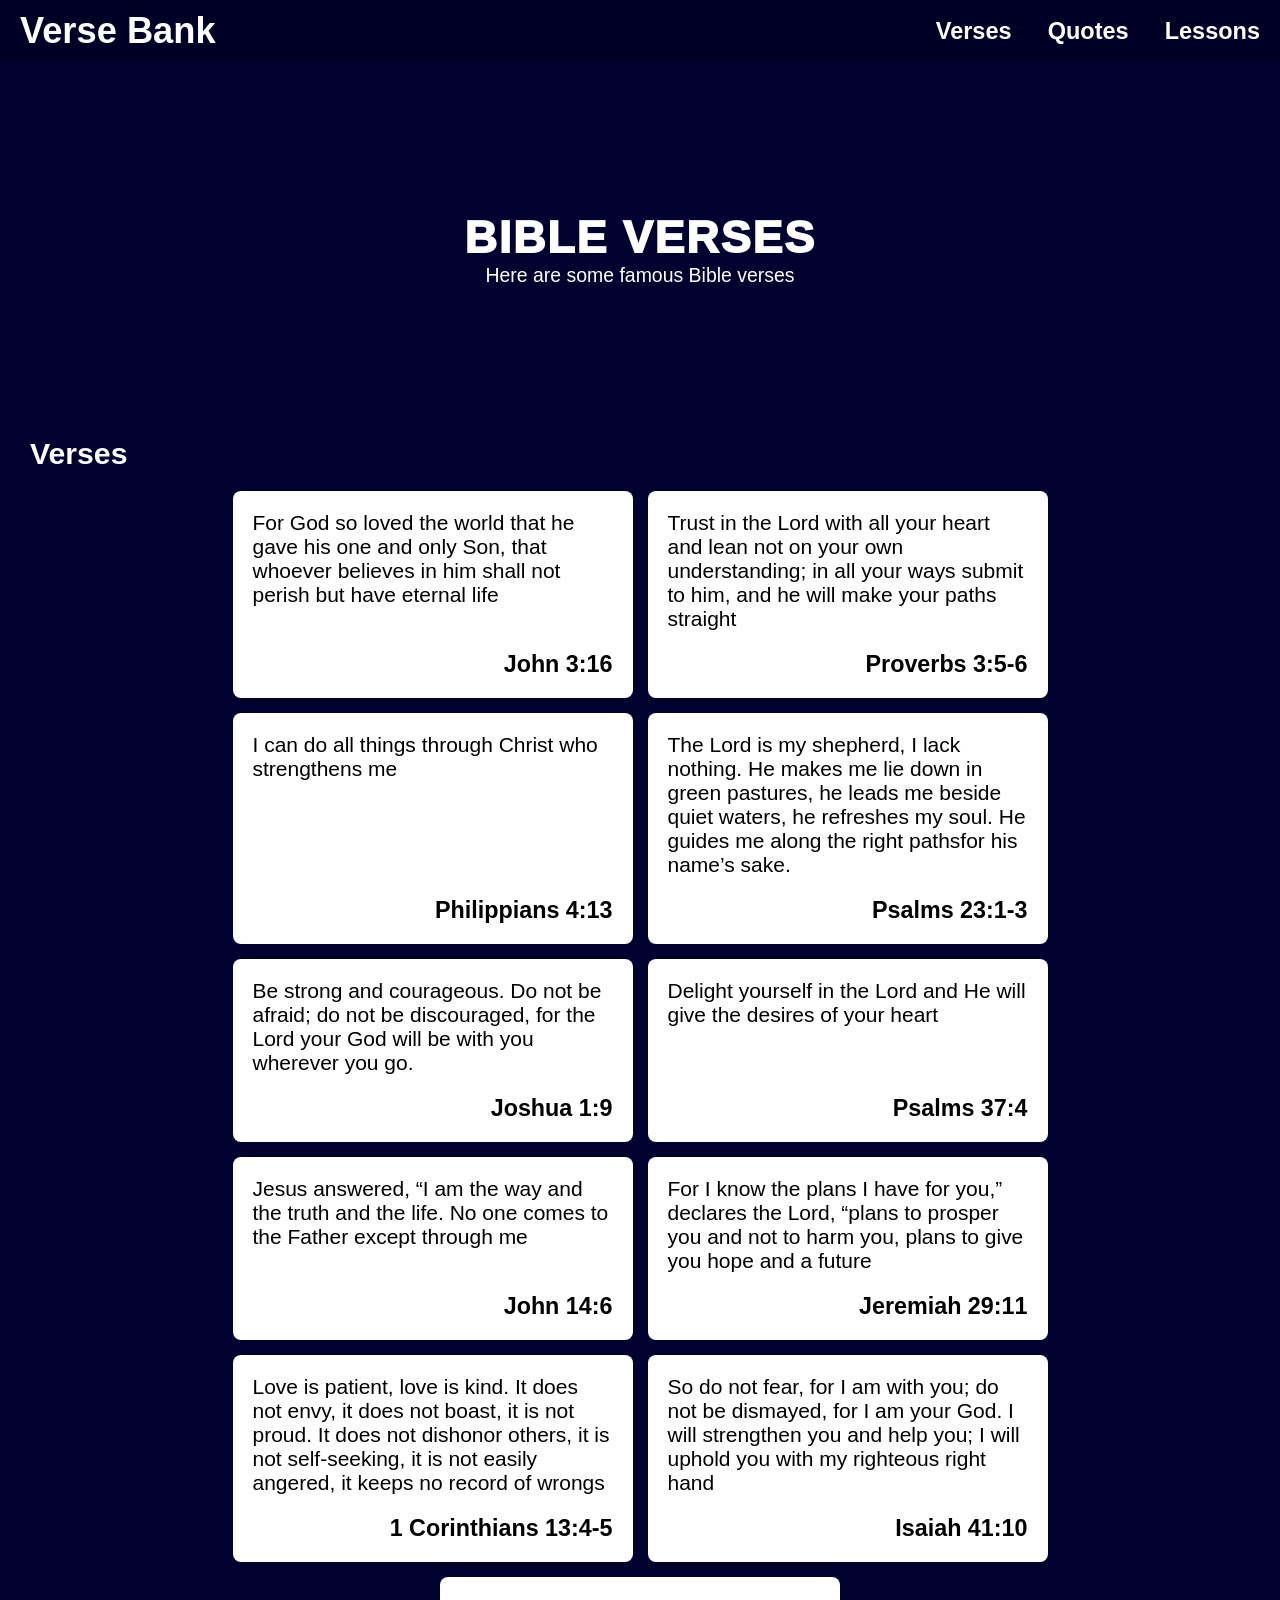
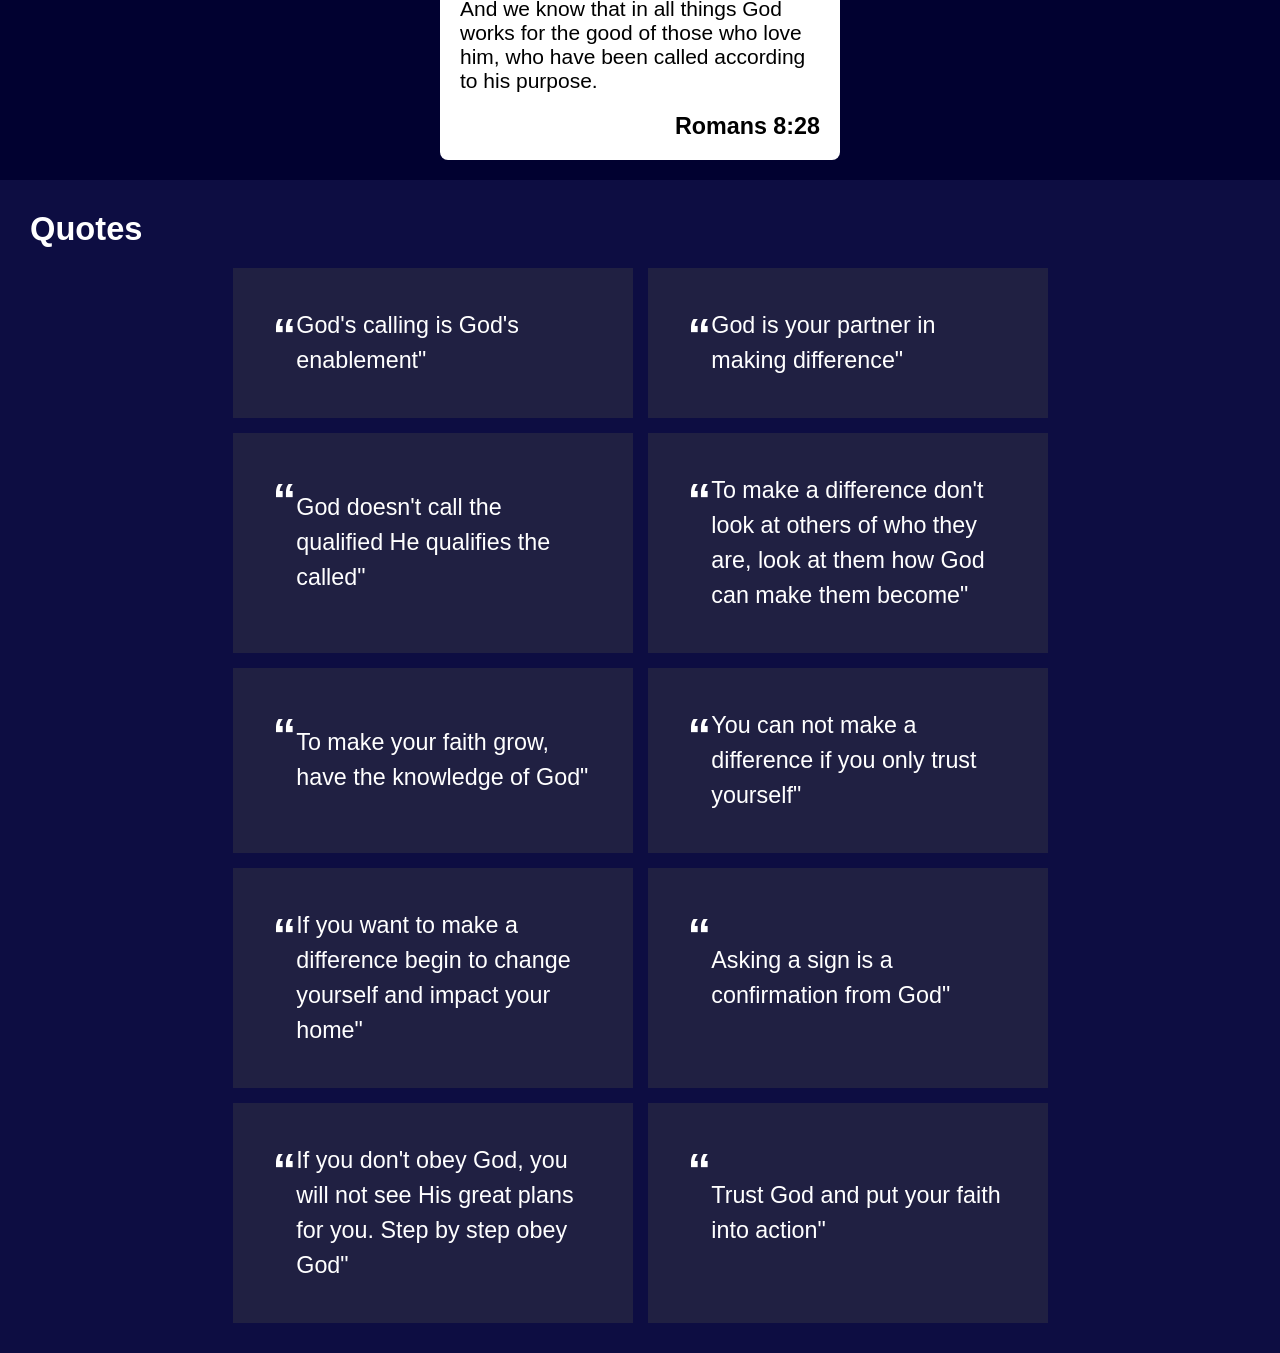
==== MyProject-1/index.html @ 45bf0b8a "My first responsive project" ====
<!DOCTYPE html>
<html lang="en">
<head>
    <meta charset="UTF-8">
    <meta name="viewport" content="width=device-width, initial-scale=1.0">
    <title>Verse Bank</title>
    <link rel="stylesheet" href="style.css">
</head>
<body>
    <nav class="navbar">
        <div class="logo">Verse Bank</div>
        <div class="nav-links">
            <a href="#verse" class="nav-btn">Verses</a>
            <a href="#quote" class="nav-btn">Quotes</a>
            <a href="#" class="nav-btn">Lessons</a>
        </div>
    </nav>
    <main>
        <div class="cover">
            <p class="cover-text">BIBLE VERSES</p>
            <p>Here are some famous Bible verses</p>
        </div>
        <h1 class="title" id="verse">Verses</h1>
        <div class="container">
            <div class="verse-bank">
                <p class="top-align">For God so loved the world that he gave his one and only Son, that whoever believes in him shall not perish but have eternal life</p>
                <p class="right-align">John 3:16</p>
            </div>
            <div class="verse-bank">
                <p class="top-align">Trust in the Lord with all your heart and lean not on your own understanding; in all your ways submit to him, and he will make your paths straight</p>
                <p class="right-align">Proverbs 3:5-6</p>
            </div>
            <div class="verse-bank">
                <p class="top-align">I can do all things through Christ who strengthens me</p>
                <p class="right-align">Philippians 4:13</p>
            </div>
            <div class="verse-bank">
                <p class="top-align">The Lord is my shepherd, I lack nothing. He makes me lie down in green pastures, he leads me beside quiet waters, he refreshes my soul. He guides me along the right pathsfor his name’s sake.</p>
                <p class="right-align">Psalms 23:1-3</p>
            </div>
            <div class="verse-bank">
                <p class="top-align">Be strong and courageous. Do not be afraid; do not be discouraged, for the Lord your God will be with you wherever you go.</p>
                <p class="right-align">Joshua 1:9</p>
            </div>
            <div class="verse-bank">
                <p class="top-align">Delight yourself in the Lord and He will give the desires of your heart</p>
                <p class="right-align">Psalms 37:4</p>
            </div>
            <div class="verse-bank">
                <p class="top-align">Jesus answered, “I am the way and the truth and the life. No one comes to the Father except through me</p>
                <p class="right-align">John 14:6</p>
            </div>
            <div class="verse-bank">
                <p class="top-align">For I know the plans I have for you,” declares the Lord, “plans to prosper you and not to harm you, plans to give you hope and a future</p>
                <p class="right-align">Jeremiah 29:11</p>
            </div>
            <div class="verse-bank">
                <p class="top-align">Love is patient, love is kind. It does not envy, it does not boast, it is not proud. It does not dishonor others, it is not self-seeking, it is not easily angered, it keeps no record of wrongs</p>
                <p class="right-align">1 Corinthians 13:4-5</p>
            </div>
            <div class="verse-bank">
                <p class="top-align">So do not fear, for I am with you; do not be dismayed, for I am your God. I will strengthen you and help you; I will uphold you with my righteous right hand</p>
                <p class="right-align">Isaiah 41:10</p>
            </div>
            <div class="verse-bank">
                <p class="top-align">And we know that in all things God works for the good of those who love him, who have been called according to his purpose.</p>
                <p class="right-align">Romans 8:28</p>
            </div>
        </div>
        <div class="lighter-color">
            <h1 class="title" id="quote">Quotes</h1>
            <div class="container">
                <div class="quote-container">
                    <span class="big-quote">&ldquo;</span>
                    <p>God's calling is God's enablement"</p>
                </div>
                <div class="quote-container">
                    <span class="big-quote">&ldquo;</span>
                    <p>God is your partner in making difference"</p>
                </div>
                <div class="quote-container">
                    <span class="big-quote">&ldquo;</span>
                    <p>God doesn't call the qualified He qualifies the called"</p>
                </div>
                <div class="quote-container">
                    <span class="big-quote">&ldquo;</span>
                    <p>To make a difference don't look at others of who they are, look at them how God can make them become"</p>
                </div>
                <div class="quote-container">
                    <span class="big-quote">&ldquo;</span>
                    <p>To make your faith grow, have the knowledge of God"</p>
                </div>
                <div class="quote-container">
                    <span class="big-quote">&ldquo;</span>
                    <p>You can not make a difference if you only trust yourself"</p>
                </div>
                <div class="quote-container">
                    <span class="big-quote">&ldquo;</span>
                    <p>If you want to make a difference begin to change yourself and impact your home"</p>
                </div>
                <div class="quote-container">
                    <span class="big-quote">&ldquo;</span>
                    <p>Asking a sign is a confirmation from God"</p>
                </div>
                <div class="quote-container">
                    <span class="big-quote">&ldquo;</span>
                    <p>If you don't obey God, you will not see His great plans for you. Step by step obey God"</p>
                </div>
                <div class="quote-container">
                    <span class="big-quote">&ldquo;</span>
                    <p>Trust God and put your faith into action"</p>
                </div>
            </div>
        </div>
    </main>
</body>
</html>
---- MyProject-1/style.css ----
/* ===============
    Mobile design
    ============== */
* {
    box-sizing: border-box;
    margin: 0;
    font-family: Arial, Helvetica, sans-serif;
    font-size: 1.08em; 
    scroll-behavior: smooth;
}

html, body {
    background-color: rgb(1, 1, 48);
    color: white;
}    

/* navigation bar */ 
.navbar {
    display: flex;
    justify-content: space-between;
    background-color: rgb(0, 0, 39);
    padding: 5px 10px;
}

.logo {
    font-size: 1.3em;
    font-weight: bold;
}

.nav-links {
    display: none;
}


/* cover title */
.cover {
    text-align: center;
    margin: 150px auto;
    font-size: 18px;
}

.cover-text {
    font-size: 2.5em;
    font-weight: 1000;
    letter-spacing: 1.8px;
}

/* verse */ 
.title {
    color: white;
    margin: 20px 30px;
    font-size: 1.5em;
}

.container {
    display: flex;
    gap: 15px;
    margin: 20px 30px;
    flex-wrap: wrap;
    justify-content: center;
    font-size: 18px;
}

.top-align {
    flex-grow: 1;
}

.verse-bank {
    box-sizing: border-box;
    background-color: white;
    color: black;
    border-radius: 8px;
    width: 400px;
    padding: 20px;
    display: flex;
    flex-direction: column;
    justify-content: flex-end;
}

.right-align {
    font-size: 1.2em;
    text-align: right;
    font-weight: bold;
    margin-top: 20px;
}

/* quotes */
.lighter-color {
    background-color: rgb(13, 13, 66);
    padding: 10px 0;
}

.quote-container {
    background-color: rgb(32, 32, 66);
    color: white;
    padding: 40px;
    font-size: 1.2em;
    width: 400px;
    display: flex;
    align-items: center;
}

.quote-container>p {
    line-height: 1.5;
}

.big-quote {
    font-weight: bold;
    font-size: 2.2em;
    align-self: flex-start;
}

/* ================
    Desktop design 
    ============== */
@media (min-width: 800px) {
    .navbar {
        display: flex;
        justify-content: space-between;
        align-items: center;
        background-color: rgb(0, 0, 39);
        padding: 10px 20px;
    }

    .logo {
        font-size: 1.8em;
        font-weight: bold;
    }

    .nav-links {
        display: inline-block;
    }
    .nav-btn {
        color: white;
        text-decoration: none;
        font-weight: bold;
        margin-left: 30px;

    }

    .nav-btn:hover {
        color:rgb(255, 255, 255, 0.7)
    }   
}
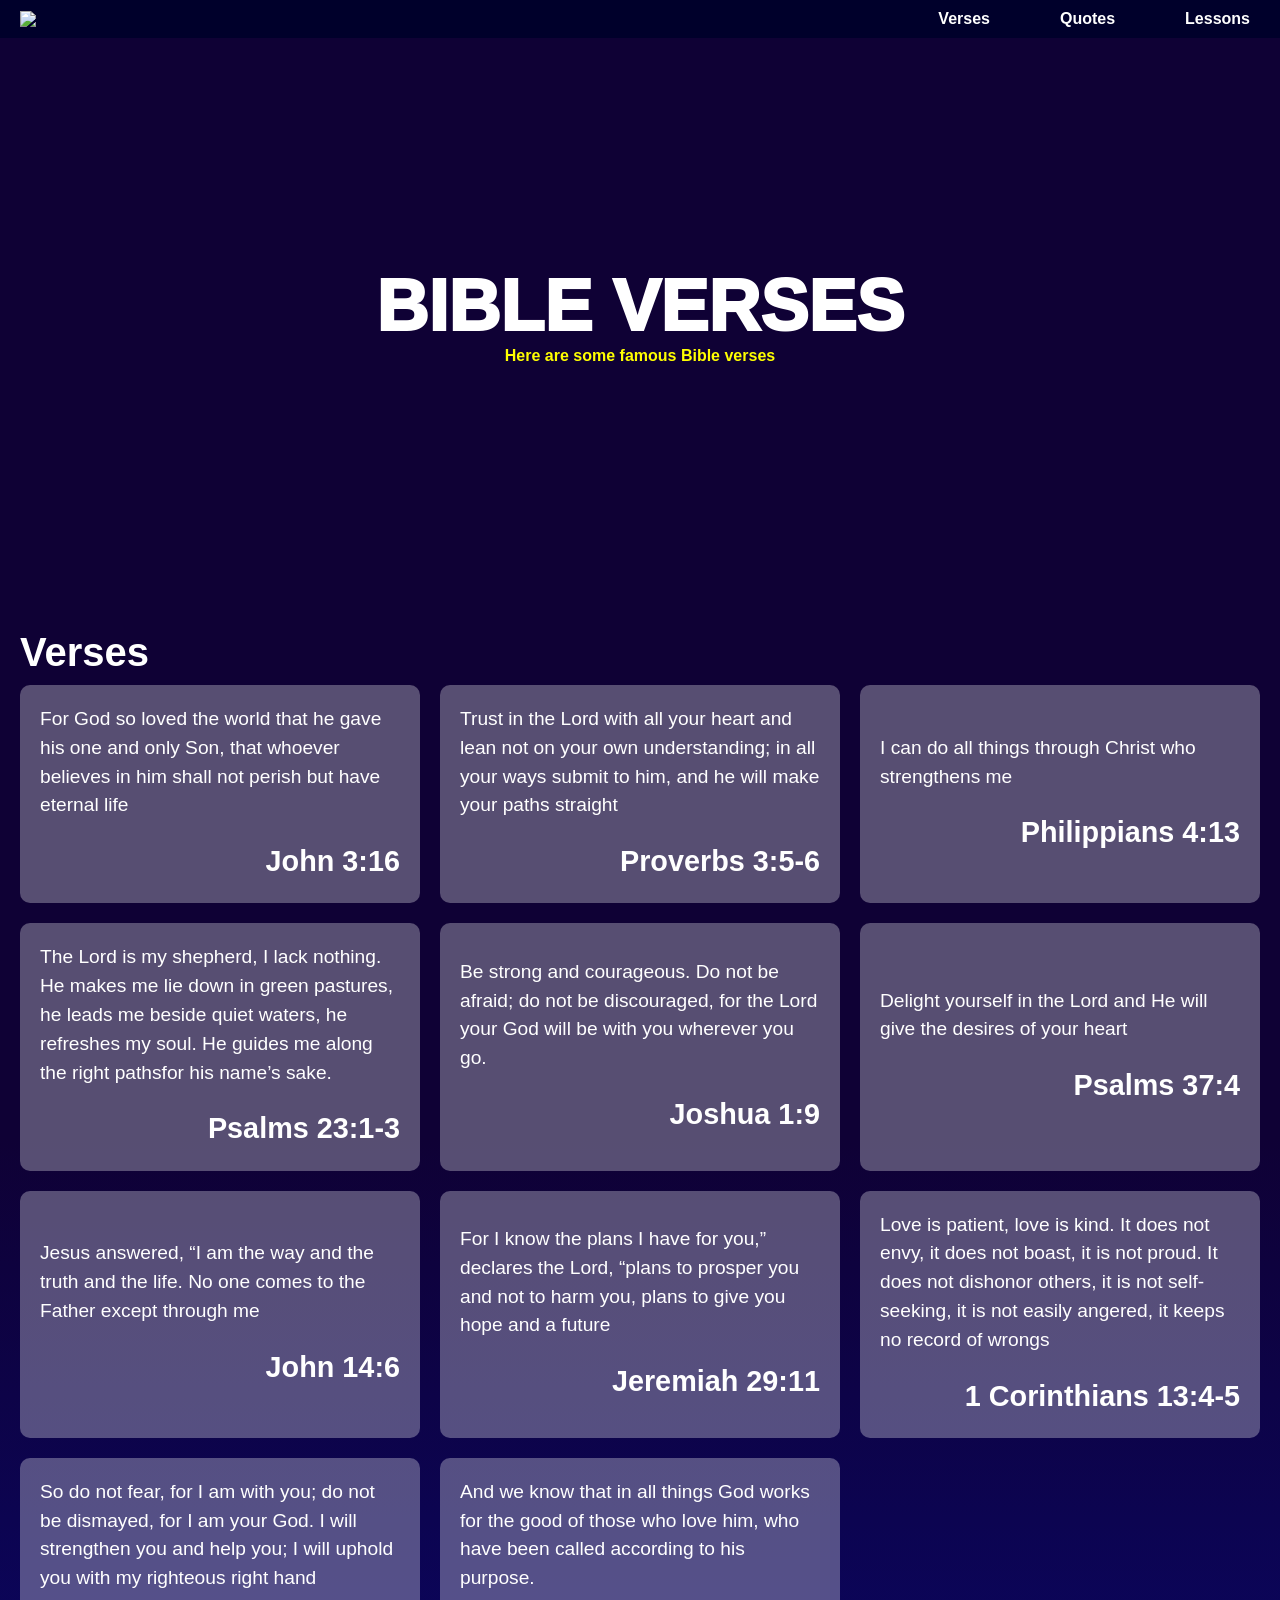
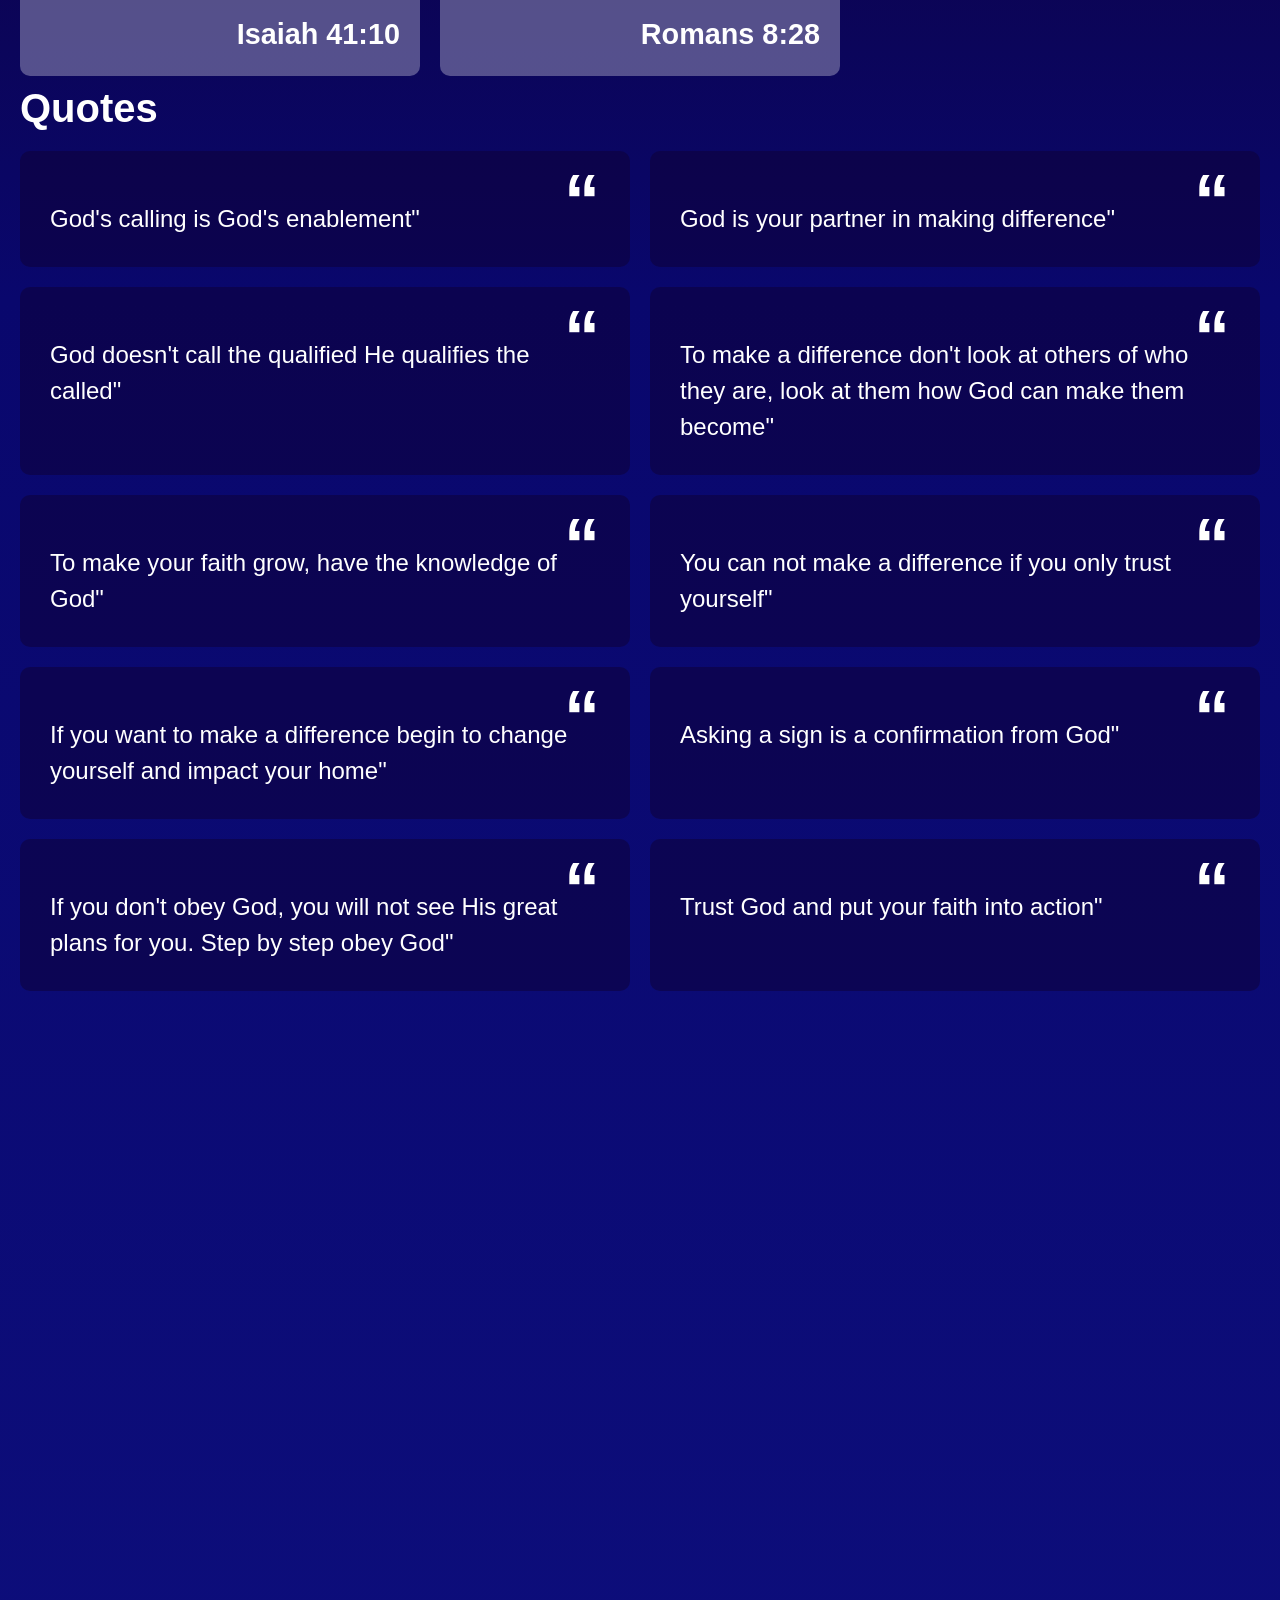
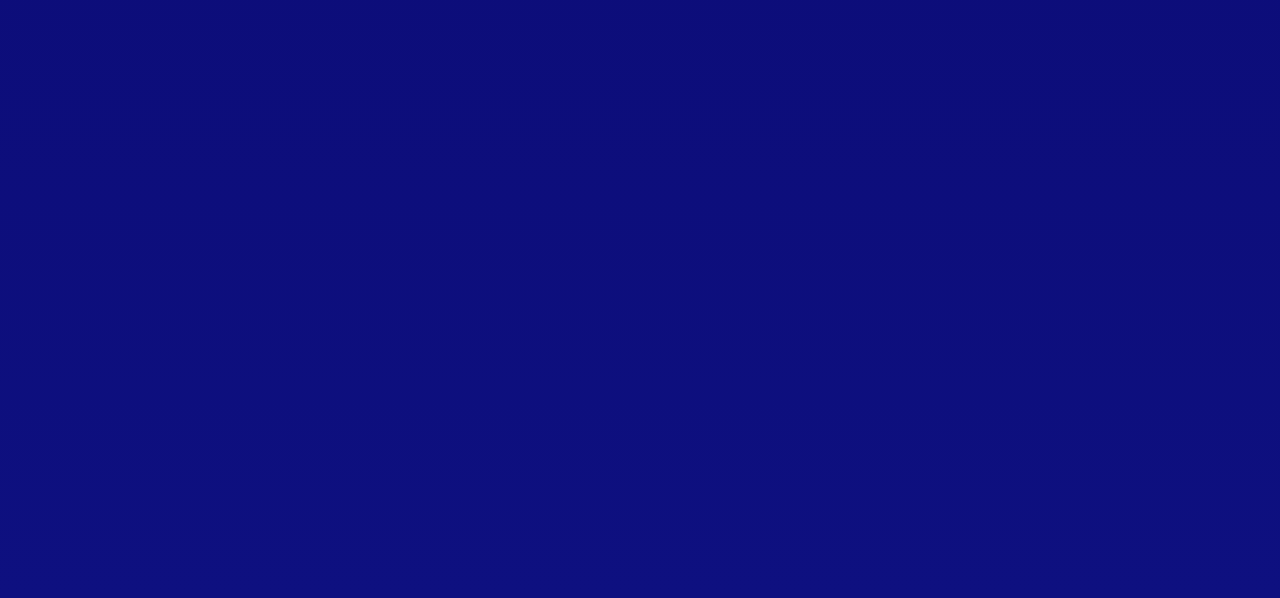
==== commit 38532c53: "Learning to use grid property" ====
--- a/MyProject-1/index.html
+++ b/MyProject-1/index.html
@@ -8,7 +8,7 @@
 </head>
 <body>
     <nav class="navbar">
-        <div class="logo">Verse Bank</div>
+        <img src="my-img/me.ico" class="logo">
         <div class="nav-links">
             <a href="#verse" class="nav-btn">Verses</a>
             <a href="#quote" class="nav-btn">Quotes</a>
@@ -16,102 +16,104 @@
         </div>
     </nav>
     <main>
-        <div class="cover">
+        <header class="cover">
             <p class="cover-text">BIBLE VERSES</p>
             <p>Here are some famous Bible verses</p>
-        </div>
-        <h1 class="title" id="verse">Verses</h1>
-        <div class="container">
-            <div class="verse-bank">
-                <p class="top-align">For God so loved the world that he gave his one and only Son, that whoever believes in him shall not perish but have eternal life</p>
-                <p class="right-align">John 3:16</p>
+        </header>
+        <section class="verse-section">
+            <h1 class="title" id="verse">Verses</h1>
+            <div class="verse-container">
+                <div class="verse-bank">
+                    <p class="top-align">For God so loved the world that he gave his one and only Son, that whoever believes in him shall not perish but have eternal life</p>
+                    <p class="right-align">John 3:16</p>
+                </div>
+                <div class="verse-bank">
+                    <p class="top-align">Trust in the Lord with all your heart and lean not on your own understanding; in all your ways submit to him, and he will make your paths straight</p>
+                    <p class="right-align">Proverbs 3:5-6</p>
+                </div>
+                <div class="verse-bank">
+                    <p class="top-align">I can do all things through Christ who strengthens me</p>
+                    <p class="right-align">Philippians 4:13</p>
+                </div>
+                <div class="verse-bank">
+                    <p class="top-align">The Lord is my shepherd, I lack nothing. He makes me lie down in green pastures, he leads me beside quiet waters, he refreshes my soul. He guides me along the right pathsfor his name’s sake.</p>
+                    <p class="right-align">Psalms 23:1-3</p>
+                </div>
+                <div class="verse-bank">
+                    <p class="top-align">Be strong and courageous. Do not be afraid; do not be discouraged, for the Lord your God will be with you wherever you go.</p>
+                    <p class="right-align">Joshua 1:9</p>
+                </div>
+                <div class="verse-bank">
+                    <p class="top-align">Delight yourself in the Lord and He will give the desires of your heart</p>
+                    <p class="right-align">Psalms 37:4</p>
+                </div>
+                <div class="verse-bank">
+                    <p class="top-align">Jesus answered, “I am the way and the truth and the life. No one comes to the Father except through me</p>
+                    <p class="right-align">John 14:6</p>
+                </div>
+                <div class="verse-bank">
+                    <p class="top-align">For I know the plans I have for you,” declares the Lord, “plans to prosper you and not to harm you, plans to give you hope and a future</p>
+                    <p class="right-align">Jeremiah 29:11</p>
+                </div>
+                <div class="verse-bank">
+                    <p class="top-align">Love is patient, love is kind. It does not envy, it does not boast, it is not proud. It does not dishonor others, it is not self-seeking, it is not easily angered, it keeps no record of wrongs</p>
+                    <p class="right-align">1 Corinthians 13:4-5</p>
+                </div>
+                <div class="verse-bank">
+                    <p class="top-align">So do not fear, for I am with you; do not be dismayed, for I am your God. I will strengthen you and help you; I will uphold you with my righteous right hand</p>
+                    <p class="right-align">Isaiah 41:10</p>
+                </div>
+                <div class="verse-bank">
+                    <p class="top-align">And we know that in all things God works for the good of those who love him, who have been called according to his purpose.</p>
+                    <p class="right-align">Romans 8:28</p>
+                </div>
             </div>
-            <div class="verse-bank">
-                <p class="top-align">Trust in the Lord with all your heart and lean not on your own understanding; in all your ways submit to him, and he will make your paths straight</p>
-                <p class="right-align">Proverbs 3:5-6</p>
-            </div>
-            <div class="verse-bank">
-                <p class="top-align">I can do all things through Christ who strengthens me</p>
-                <p class="right-align">Philippians 4:13</p>
-            </div>
-            <div class="verse-bank">
-                <p class="top-align">The Lord is my shepherd, I lack nothing. He makes me lie down in green pastures, he leads me beside quiet waters, he refreshes my soul. He guides me along the right pathsfor his name’s sake.</p>
-                <p class="right-align">Psalms 23:1-3</p>
-            </div>
-            <div class="verse-bank">
-                <p class="top-align">Be strong and courageous. Do not be afraid; do not be discouraged, for the Lord your God will be with you wherever you go.</p>
-                <p class="right-align">Joshua 1:9</p>
-            </div>
-            <div class="verse-bank">
-                <p class="top-align">Delight yourself in the Lord and He will give the desires of your heart</p>
-                <p class="right-align">Psalms 37:4</p>
-            </div>
-            <div class="verse-bank">
-                <p class="top-align">Jesus answered, “I am the way and the truth and the life. No one comes to the Father except through me</p>
-                <p class="right-align">John 14:6</p>
-            </div>
-            <div class="verse-bank">
-                <p class="top-align">For I know the plans I have for you,” declares the Lord, “plans to prosper you and not to harm you, plans to give you hope and a future</p>
-                <p class="right-align">Jeremiah 29:11</p>
-            </div>
-            <div class="verse-bank">
-                <p class="top-align">Love is patient, love is kind. It does not envy, it does not boast, it is not proud. It does not dishonor others, it is not self-seeking, it is not easily angered, it keeps no record of wrongs</p>
-                <p class="right-align">1 Corinthians 13:4-5</p>
-            </div>
-            <div class="verse-bank">
-                <p class="top-align">So do not fear, for I am with you; do not be dismayed, for I am your God. I will strengthen you and help you; I will uphold you with my righteous right hand</p>
-                <p class="right-align">Isaiah 41:10</p>
-            </div>
-            <div class="verse-bank">
-                <p class="top-align">And we know that in all things God works for the good of those who love him, who have been called according to his purpose.</p>
-                <p class="right-align">Romans 8:28</p>
-            </div>
-        </div>
-        <div class="lighter-color">
+        </section>
+        <section class="quote-section">
             <h1 class="title" id="quote">Quotes</h1>
-            <div class="container">
-                <div class="quote-container">
+            <div class="quote-container">
+                <div class="quote-bank">
                     <span class="big-quote">&ldquo;</span>
                     <p>God's calling is God's enablement"</p>
                 </div>
-                <div class="quote-container">
+                <div class="quote-bank">
                     <span class="big-quote">&ldquo;</span>
                     <p>God is your partner in making difference"</p>
                 </div>
-                <div class="quote-container">
+                <div class="quote-bank">
                     <span class="big-quote">&ldquo;</span>
                     <p>God doesn't call the qualified He qualifies the called"</p>
                 </div>
-                <div class="quote-container">
+                <div class="quote-bank">
                     <span class="big-quote">&ldquo;</span>
                     <p>To make a difference don't look at others of who they are, look at them how God can make them become"</p>
                 </div>
-                <div class="quote-container">
+                <div class="quote-bank">
                     <span class="big-quote">&ldquo;</span>
                     <p>To make your faith grow, have the knowledge of God"</p>
                 </div>
-                <div class="quote-container">
+                <div class="quote-bank">
                     <span class="big-quote">&ldquo;</span>
                     <p>You can not make a difference if you only trust yourself"</p>
                 </div>
-                <div class="quote-container">
+                <div class="quote-bank">
                     <span class="big-quote">&ldquo;</span>
                     <p>If you want to make a difference begin to change yourself and impact your home"</p>
                 </div>
-                <div class="quote-container">
+                <div class="quote-bank">
                     <span class="big-quote">&ldquo;</span>
                     <p>Asking a sign is a confirmation from God"</p>
                 </div>
-                <div class="quote-container">
+                <div class="quote-bank">
                     <span class="big-quote">&ldquo;</span>
                     <p>If you don't obey God, you will not see His great plans for you. Step by step obey God"</p>
                 </div>
-                <div class="quote-container">
+                <div class="quote-bank">
                     <span class="big-quote">&ldquo;</span>
                     <p>Trust God and put your faith into action"</p>
                 </div>
             </div>
-        </div>
+        </section>
     </main>
 </body>
 </html>
--- a/MyProject-1/style.css
+++ b/MyProject-1/style.css
@@ -1,144 +1,143 @@
-/* ===============
-    Mobile design
-    ============== */
 * {
-    box-sizing: border-box;
     margin: 0;
     font-family: Arial, Helvetica, sans-serif;
-    font-size: 1.08em; 
-    scroll-behavior: smooth;
 }
 
-html, body {
-    background-color: rgb(1, 1, 48);
-    color: white;
-}    
+body {
+    background: linear-gradient(180deg, 
+        rgb(15, 1, 53) 30%,
+        rgb(9, 7, 109) 50%,
+        rgb(14, 16, 128) 100%
+    );
+}
 
-/* navigation bar */ 
+/* Navigation bar */
 .navbar {
     display: flex;
     justify-content: space-between;
-    background-color: rgb(0, 0, 39);
-    padding: 5px 10px;
+    align-items: center;
+    position: fixed;
+    background-color: rgb(0, 0, 43);
+    width: 100%;
+    z-index: 1;
 }
 
 .logo {
-    font-size: 1.3em;
+    width: 60px;
+    margin-left: 20px;
+}
+
+.nav-links {
+    display: flex;
+    gap: 50px;
+    margin-right: 20px;
+    
+}
+
+.nav-links a {
+    text-decoration: none;
+    color: white;
+    font-weight: bold;
+    padding: 10px;
+}
+
+.nav-links a:hover {
+    background-color: rgb(136, 136, 136, 0.3);
+    padding: 10px;
+    border-radius: 5px;
+} 
+
+/* Cover */
+main {
+    display: grid;
+    grid-template-areas: "cover cover cover" "verse-section verse-section verse-section" "quote-container quote-container quote-container";
+    grid-template-columns: repeat(3, 1fr);
+    grid-template-rows: auto 1fr 1fr 1fr;
+}
+
+.cover {
+    display: flex;
+    flex-direction: column;
+    justify-content: center;
+    grid-area: cover;
+    color: white;
+    height: 70vh;
+    text-align: center;
+}
+
+.cover-text {
+    font-size: 4.5em;
+    font-weight: 1000;
+}
+
+.cover p:last-child {
+    color: yellow;
     font-weight: bold;
 }
 
-.nav-links {
-    display: none;
+/* Verse container */
+.verse-section {
+    grid-area: verse-section;
+    color: white;
 }
 
-
-/* cover title */
-.cover {
-    text-align: center;
-    margin: 150px auto;
-    font-size: 18px;
+.title {
+    font-size: 2.5em;
+    margin-left: 20px;
 }
 
-.cover-text {
-    font-size: 2.5em;
-    font-weight: 1000;
-    letter-spacing: 1.8px;
+.verse-container {
+    display: grid;
+    grid-template-columns: repeat(3, 1fr);
+    padding: 0 10px;
 }
 
-/* verse */ 
-.title {
-    color: white;
-    margin: 20px 30px;
+.verse-bank {
+    display: flex;
+    flex-direction: column;
+    justify-content: center;
+    background-color: rgba(255, 255, 255, 0.3);
+    margin: 10px;
+    padding: 20px;
+    line-height: 1.5;
+    font-size: 1.2em;
+    border-radius: 10px;
+}
+
+.right-align {
+    margin-top: 20px;
+    text-align: right;
+    font-weight: bold;
     font-size: 1.5em;
 }
 
-.container {
-    display: flex;
-    gap: 15px;
-    margin: 20px 30px;
-    flex-wrap: wrap;
-    justify-content: center;
-    font-size: 18px;
-}
-
-.top-align {
-    flex-grow: 1;
-}
-
-.verse-bank {
-    box-sizing: border-box;
-    background-color: white;
-    color: black;
-    border-radius: 8px;
-    width: 400px;
-    padding: 20px;
-    display: flex;
-    flex-direction: column;
-    justify-content: flex-end;
-}
-
-.right-align {
-    font-size: 1.2em;
-    text-align: right;
-    font-weight: bold;
-    margin-top: 20px;
-}
-
-/* quotes */
-.lighter-color {
-    background-color: rgb(13, 13, 66);
-    padding: 10px 0;
+/* Quote container */
+.quote-section {
+    grid-area: quote-container;
+    color: white;
 }
 
 .quote-container {
-    background-color: rgb(32, 32, 66);
-    color: white;
-    padding: 40px;
-    font-size: 1.2em;
-    width: 400px;
-    display: flex;
-    align-items: center;
+    display: grid;
+    grid-template-columns: repeat(2, 1fr);
+    padding: 10px;
 }
 
-.quote-container>p {
+.quote-bank {
+    position: relative;
+    background-color: rgb(15, 1, 53, 0.5);
+    margin: 10px;
+    padding: 50px 30px 30px 30px;
     line-height: 1.5;
+    font-size: 1.5em;
+    border-radius: 10px;
 }
 
 .big-quote {
+    position: absolute;
+    top: -5px;
+    right: 30px;
     font-weight: bold;
-    font-size: 2.2em;
-    align-self: flex-start;
+    font-size: 3em;
 }
 
-/* ================
-    Desktop design 
-    ============== */
-@media (min-width: 800px) {
-    .navbar {
-        display: flex;
-        justify-content: space-between;
-        align-items: center;
-        background-color: rgb(0, 0, 39);
-        padding: 10px 20px;
-    }
-
-    .logo {
-        font-size: 1.8em;
-        font-weight: bold;
-    }
-
-    .nav-links {
-        display: inline-block;
-    }
-    .nav-btn {
-        color: white;
-        text-decoration: none;
-        font-weight: bold;
-        margin-left: 30px;
-
-    }
-
-    .nav-btn:hover {
-        color:rgb(255, 255, 255, 0.7)
-    }   
-}
